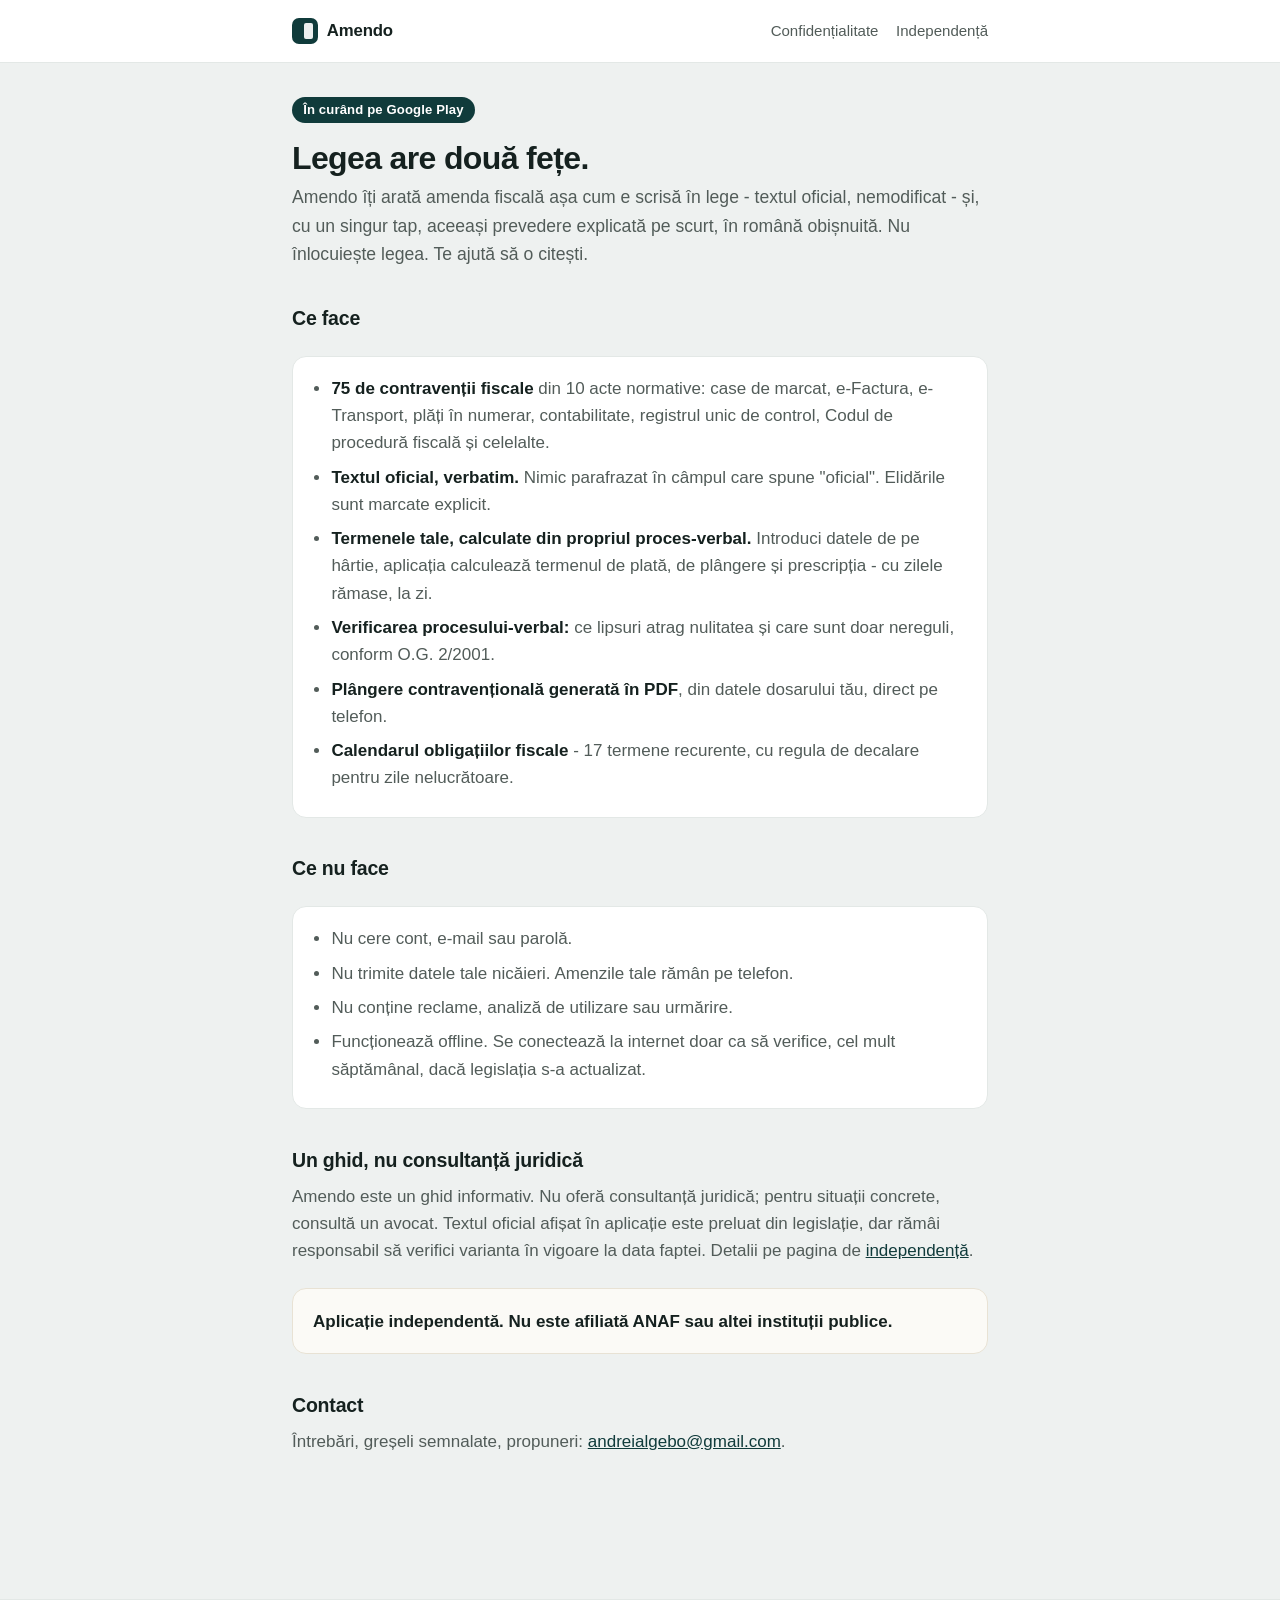
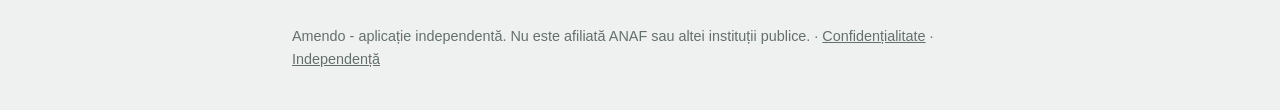
==== index.html @ 7123828b "feat: continutul public initial Catalogul de legislatie (10 acte, 75 de contraventii, 17 termene) pl" ====
<!doctype html>
<html lang="ro">
<head>
<meta charset="utf-8">
<meta name="viewport" content="width=device-width, initial-scale=1">
<title>Amendo - amenzi și legislație fiscală, pe două fețe</title>
<meta name="description" content="Amenzile fiscale ANAF explicate simplu, alături de textul oficial nemodificat. Termene calculate din propriul proces-verbal. Offline, fără cont, fără urmărire.">
<link rel="stylesheet" href="style.css">
</head>
<body>

<header class="site">
  <div class="wrap">
    <a class="mark" href="index.html"><span class="glyph"></span>Amendo</a>
    <nav class="site">
      <a href="confidentialitate.html">Confidențialitate</a>
      <a href="independenta.html">Independență</a>
    </nav>
  </div>
</header>

<main class="wrap">

<p><span class="pill">În curând pe Google Play</span></p>

<h1>Legea are două fețe.</h1>

<p class="lede">Amendo îți arată amenda fiscală așa cum e scrisă în lege - textul
oficial, nemodificat - și, cu un singur tap, aceeași prevedere explicată pe
scurt, în română obișnuită. Nu înlocuiește legea. Te ajută să o citești.</p>

<h2>Ce face</h2>

<div class="card">
  <ul>
    <li><strong>75 de contravenții fiscale</strong> din 10 acte normative:
      case de marcat, e-Factura, e-Transport, plăți în numerar, contabilitate,
      registrul unic de control, Codul de procedură fiscală și celelalte.</li>
    <li><strong>Textul oficial, verbatim.</strong> Nimic parafrazat în câmpul
      care spune "oficial". Elidările sunt marcate explicit.</li>
    <li><strong>Termenele tale, calculate din propriul proces-verbal.</strong>
      Introduci datele de pe hârtie, aplicația calculează termenul de plată, de
      plângere și prescripția - cu zilele rămase, la zi.</li>
    <li><strong>Verificarea procesului-verbal:</strong> ce lipsuri atrag
      nulitatea și care sunt doar nereguli, conform O.G. 2/2001.</li>
    <li><strong>Plângere contravențională generată în PDF</strong>, din datele
      dosarului tău, direct pe telefon.</li>
    <li><strong>Calendarul obligațiilor fiscale</strong> - 17 termene
      recurente, cu regula de decalare pentru zile nelucrătoare.</li>
  </ul>
</div>

<h2>Ce nu face</h2>

<div class="card">
  <ul>
    <li>Nu cere cont, e-mail sau parolă.</li>
    <li>Nu trimite datele tale nicăieri. Amenzile tale rămân pe telefon.</li>
    <li>Nu conține reclame, analiză de utilizare sau urmărire.</li>
    <li>Funcționează offline. Se conectează la internet doar ca să verifice,
      cel mult săptămânal, dacă legislația s-a actualizat.</li>
  </ul>
</div>

<h2>Un ghid, nu consultanță juridică</h2>

<p>Amendo este un ghid informativ. Nu oferă consultanță juridică; pentru
situații concrete, consultă un avocat. Textul oficial afișat în aplicație este
preluat din legislație, dar rămâi responsabil să verifici varianta în vigoare
la data faptei. Detalii pe pagina de
<a href="independenta.html">independență</a>.</p>

<div class="note">
  <p><strong>Aplicație independentă. Nu este afiliată ANAF sau altei
  instituții publice.</strong></p>
</div>

<h2>Contact</h2>

<p>Întrebări, greșeli semnalate, propuneri:
<a href="mailto:andreialgebo@gmail.com">andreialgebo@gmail.com</a>.</p>

</main>

<footer class="site">
  <div class="wrap">
    Amendo - aplicație independentă. Nu este afiliată ANAF sau altei instituții
    publice. &middot;
    <a href="confidentialitate.html">Confidențialitate</a> &middot;
    <a href="independenta.html">Independență</a>
  </div>
</footer>

</body>
</html>
---- style.css ----
/* Amendo - pagini publice.
   Paleta este preluata din lib/theme.dart (rolurile light/dark), ca site-ul
   si aplicatia sa arate ca acelasi produs. Fara CDN, fara fonturi remote:
   stiva de sistem, cu aceleasi proportii ca in aplicatie. */

:root {
  --bg: #EEF1F0;
  --card: #FFFFFF;
  --ink: #15211F;
  --secondary: #525C59;
  --muted: #64706C;
  --brand: #103B3B;
  --on-brand: #FFFFFF;
  --line: #E3E8E6;
  --paper: #FBFAF6;
  --paper-line: #E8E2D4;
  --gold: #7D5F30;
  --radius: 14px;
}

@media (prefers-color-scheme: dark) {
  :root {
    --bg: #0F1513;
    --card: #17201D;
    --ink: #E8ECEA;
    --secondary: #B6C0BB;
    --muted: #96A09B;
    --brand: #9BC4B8;
    --on-brand: #0B2B2B;
    --line: #243029;
    --paper: #1A1714;
    --paper-line: #2E2A24;
    --gold: #C3A87B;
  }
}

* { box-sizing: border-box; }

html { -webkit-text-size-adjust: 100%; }

body {
  margin: 0;
  background: var(--bg);
  color: var(--ink);
  font-family: "Hanken Grotesk", -apple-system, BlinkMacSystemFont, "Segoe UI",
    Roboto, "Helvetica Neue", Arial, sans-serif;
  font-size: 17px;
  line-height: 1.6;
  -webkit-font-smoothing: antialiased;
}

.wrap {
  max-width: 46rem;
  margin: 0 auto;
  padding: 2rem 1.25rem 5rem;
}

/* ---- antet ---- */

header.site {
  border-bottom: 1px solid var(--line);
  background: var(--card);
}

header.site .wrap {
  padding: 1.1rem 1.25rem;
  display: flex;
  align-items: center;
  gap: .75rem;
  flex-wrap: wrap;
}

.mark {
  display: inline-flex;
  align-items: center;
  gap: .55rem;
  font-weight: 650;
  font-size: 1.05rem;
  letter-spacing: -0.01em;
  color: var(--ink);
  text-decoration: none;
}

.mark .glyph {
  width: 26px;
  height: 26px;
  border-radius: 7px;
  background: var(--brand);
  display: inline-block;
  position: relative;
  flex: none;
}

.mark .glyph::after {
  content: "";
  position: absolute;
  inset: 5px 5px 5px 12px;
  border-radius: 2px;
  background: var(--on-brand);
  opacity: .92;
}

nav.site { margin-left: auto; display: flex; gap: 1.1rem; flex-wrap: wrap; }

nav.site a {
  color: var(--secondary);
  text-decoration: none;
  font-size: .94rem;
  font-weight: 500;
}

nav.site a:hover { color: var(--ink); text-decoration: underline; }

/* ---- text ---- */

h1 {
  font-size: 2rem;
  line-height: 1.2;
  letter-spacing: -0.02em;
  font-weight: 680;
  margin: 0 0 .4rem;
}

h2 {
  font-size: 1.22rem;
  line-height: 1.3;
  font-weight: 640;
  margin: 2.4rem 0 .6rem;
  letter-spacing: -0.01em;
}

h3 { font-size: 1.02rem; font-weight: 620; margin: 1.6rem 0 .4rem; }

p, li { color: var(--secondary); }

p { margin: 0 0 1rem; }

ul { padding-left: 1.15rem; margin: 0 0 1rem; }

li { margin-bottom: .45rem; }

strong { color: var(--ink); font-weight: 620; }

a { color: var(--brand); }

.lede {
  font-size: 1.1rem;
  color: var(--secondary);
  margin-bottom: 1.6rem;
}

.updated {
  color: var(--muted);
  font-size: .9rem;
  margin: 0 0 2rem;
}

/* ---- componente ---- */

.card {
  background: var(--card);
  border: 1px solid var(--line);
  border-radius: var(--radius);
  padding: 1.15rem 1.25rem;
  margin: 1.5rem 0;
}

.card p:last-child, .card ul:last-child { margin-bottom: 0; }

.note {
  background: var(--paper);
  border: 1px solid var(--paper-line);
  border-radius: var(--radius);
  padding: 1.15rem 1.25rem;
  margin: 1.5rem 0;
}

.note p:last-child { margin-bottom: 0; }

.pill {
  display: inline-block;
  background: var(--brand);
  color: var(--on-brand);
  border-radius: 999px;
  padding: .16rem .7rem;
  font-size: .82rem;
  font-weight: 600;
  letter-spacing: .01em;
}

footer.site {
  border-top: 1px solid var(--line);
  margin-top: 3rem;
}

footer.site .wrap {
  padding: 1.6rem 1.25rem 2.4rem;
  color: var(--muted);
  font-size: .9rem;
}

footer.site a { color: var(--muted); }

@media (max-width: 34rem) {
  body { font-size: 16px; }
  h1 { font-size: 1.6rem; }
  .wrap { padding: 1.5rem 1.1rem 3.5rem; }
}
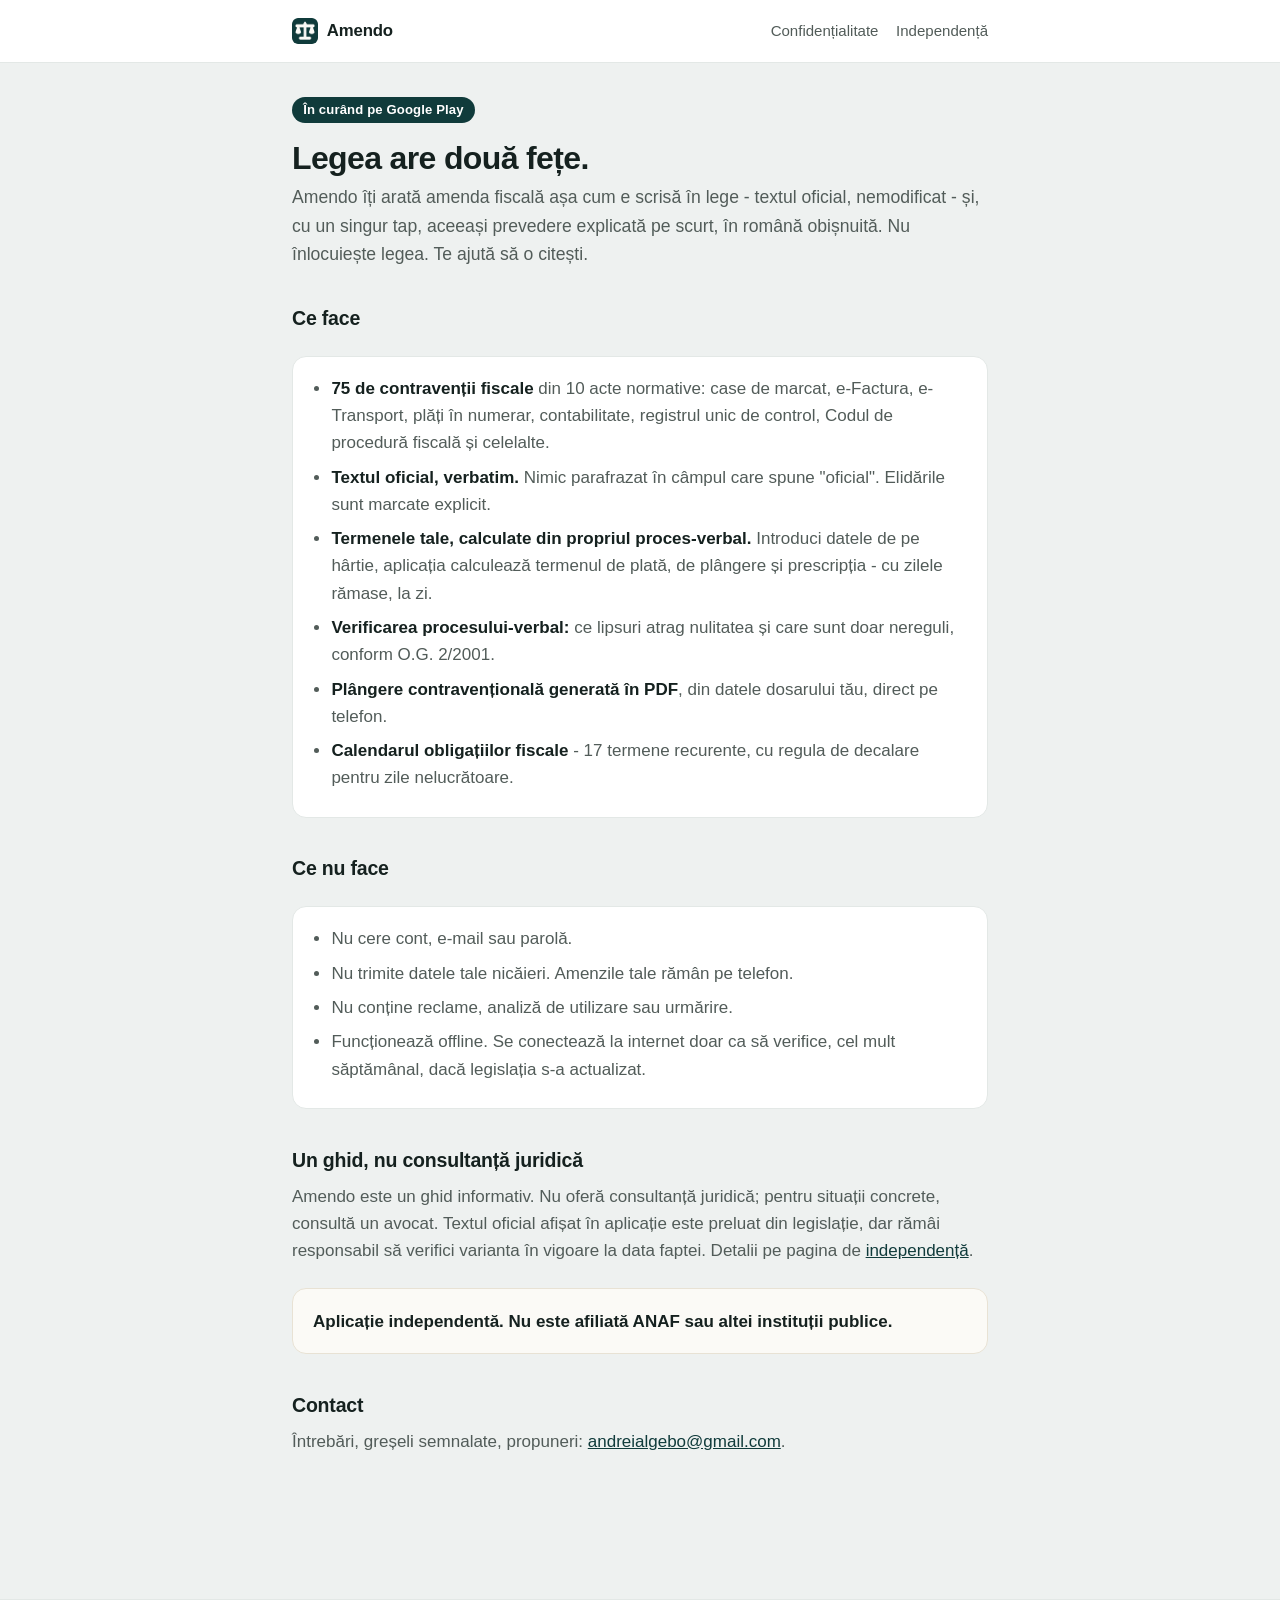
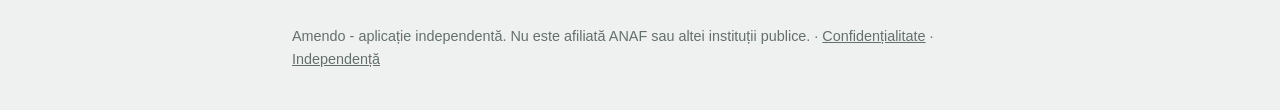
==== commit a6d898b6: "feat: marca "Balanța" pe paginile publice Favicon si marca din antet folosesc acum icoana reala a ap" ====
--- a/index.html
+++ b/index.html
@@ -5,13 +5,16 @@
 <meta name="viewport" content="width=device-width, initial-scale=1">
 <title>Amendo - amenzi și legislație fiscală, pe două fețe</title>
 <meta name="description" content="Amenzile fiscale ANAF explicate simplu, alături de textul oficial nemodificat. Termene calculate din propriul proces-verbal. Offline, fără cont, fără urmărire.">
+<link rel="icon" type="image/png" sizes="32x32" href="favicon-32.png">
+<link rel="icon" type="image/png" sizes="16x16" href="favicon-16.png">
+<link rel="apple-touch-icon" href="icon-128.png">
 <link rel="stylesheet" href="style.css">
 </head>
 <body>
 
 <header class="site">
   <div class="wrap">
-    <a class="mark" href="index.html"><span class="glyph"></span>Amendo</a>
+    <a class="mark" href="index.html"><img class="glyph" src="icon-128.png" width="26" height="26" alt="">Amendo</a>
     <nav class="site">
       <a href="confidentialitate.html">Confidențialitate</a>
       <a href="independenta.html">Independență</a>
--- a/style.css
+++ b/style.css
@@ -84,20 +84,9 @@
 .mark .glyph {
   width: 26px;
   height: 26px;
-  border-radius: 7px;
-  background: var(--brand);
-  display: inline-block;
-  position: relative;
+  border-radius: 6px;
+  display: block;
   flex: none;
-}
-
-.mark .glyph::after {
-  content: "";
-  position: absolute;
-  inset: 5px 5px 5px 12px;
-  border-radius: 2px;
-  background: var(--on-brand);
-  opacity: .92;
 }
 
 nav.site { margin-left: auto; display: flex; gap: 1.1rem; flex-wrap: wrap; }
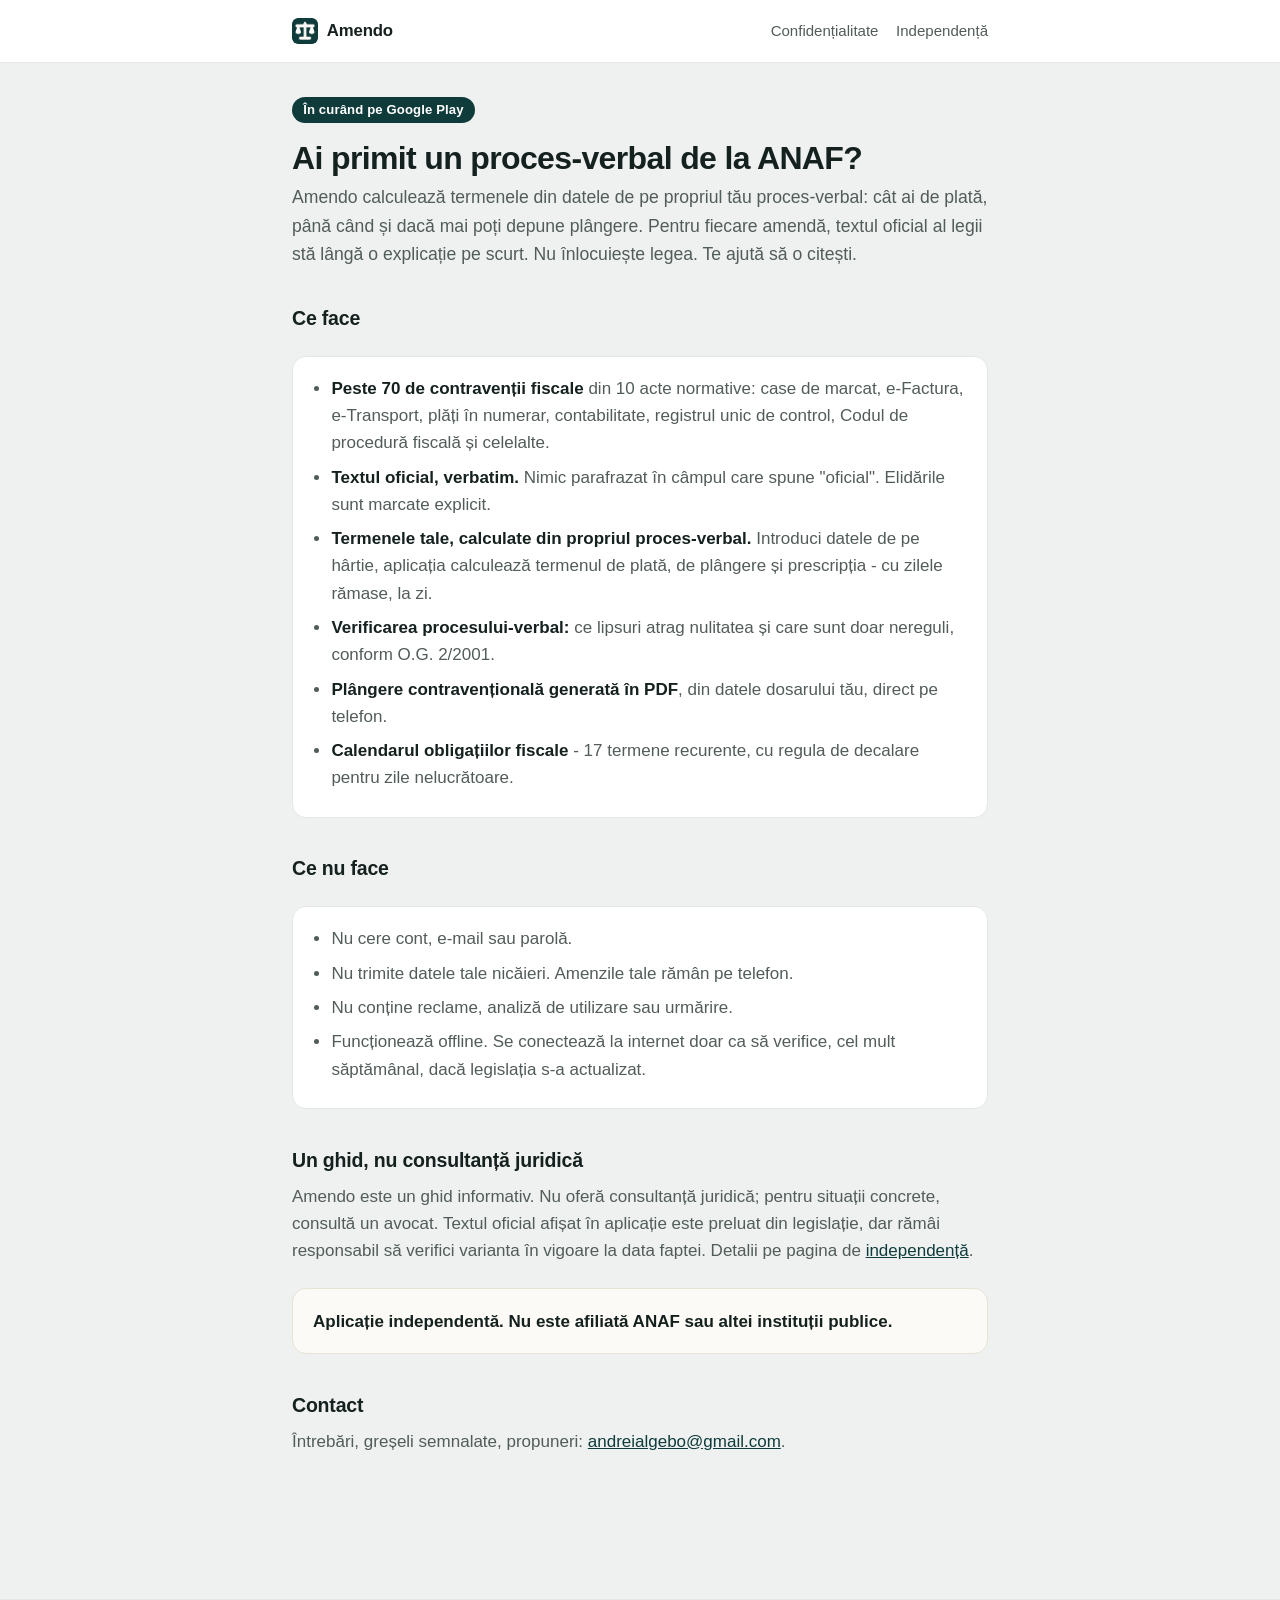
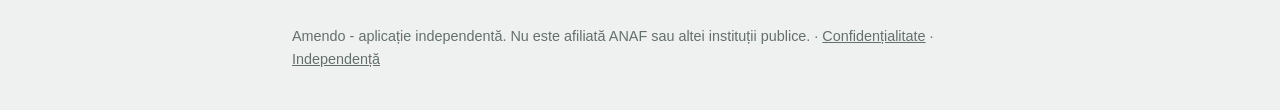
==== commit 69274f10: "copy: pagina porneste de la situatia vizitatorului Titlul era "Legea are doua fete" - o idee despre " ====
--- a/index.html
+++ b/index.html
@@ -3,8 +3,8 @@
 <head>
 <meta charset="utf-8">
 <meta name="viewport" content="width=device-width, initial-scale=1">
-<title>Amendo - amenzi și legislație fiscală, pe două fețe</title>
-<meta name="description" content="Amenzile fiscale ANAF explicate simplu, alături de textul oficial nemodificat. Termene calculate din propriul proces-verbal. Offline, fără cont, fără urmărire.">
+<title>Amendo - amenzi și legislație fiscală ANAF</title>
+<meta name="description" content="Termenele amenzii tale ANAF, calculate din datele de pe propriul proces-verbal. Catalog de amenzi cu textul oficial al legii lângă explicație. Offline, fără cont, fără urmărire.">
 <link rel="icon" type="image/png" sizes="32x32" href="favicon-32.png">
 <link rel="icon" type="image/png" sizes="16x16" href="favicon-16.png">
 <link rel="apple-touch-icon" href="icon-128.png">
@@ -26,17 +26,18 @@
 
 <p><span class="pill">În curând pe Google Play</span></p>
 
-<h1>Legea are două fețe.</h1>
+<h1>Ai primit un proces-verbal de la ANAF?</h1>
 
-<p class="lede">Amendo îți arată amenda fiscală așa cum e scrisă în lege - textul
-oficial, nemodificat - și, cu un singur tap, aceeași prevedere explicată pe
-scurt, în română obișnuită. Nu înlocuiește legea. Te ajută să o citești.</p>
+<p class="lede">Amendo calculează termenele din datele de pe propriul tău
+proces-verbal: cât ai de plată, până când și dacă mai poți depune plângere.
+Pentru fiecare amendă, textul oficial al legii stă lângă o explicație pe scurt.
+Nu înlocuiește legea. Te ajută să o citești.</p>
 
 <h2>Ce face</h2>
 
 <div class="card">
   <ul>
-    <li><strong>75 de contravenții fiscale</strong> din 10 acte normative:
+    <li><strong>Peste 70 de contravenții fiscale</strong> din 10 acte normative:
       case de marcat, e-Factura, e-Transport, plăți în numerar, contabilitate,
       registrul unic de control, Codul de procedură fiscală și celelalte.</li>
     <li><strong>Textul oficial, verbatim.</strong> Nimic parafrazat în câmpul
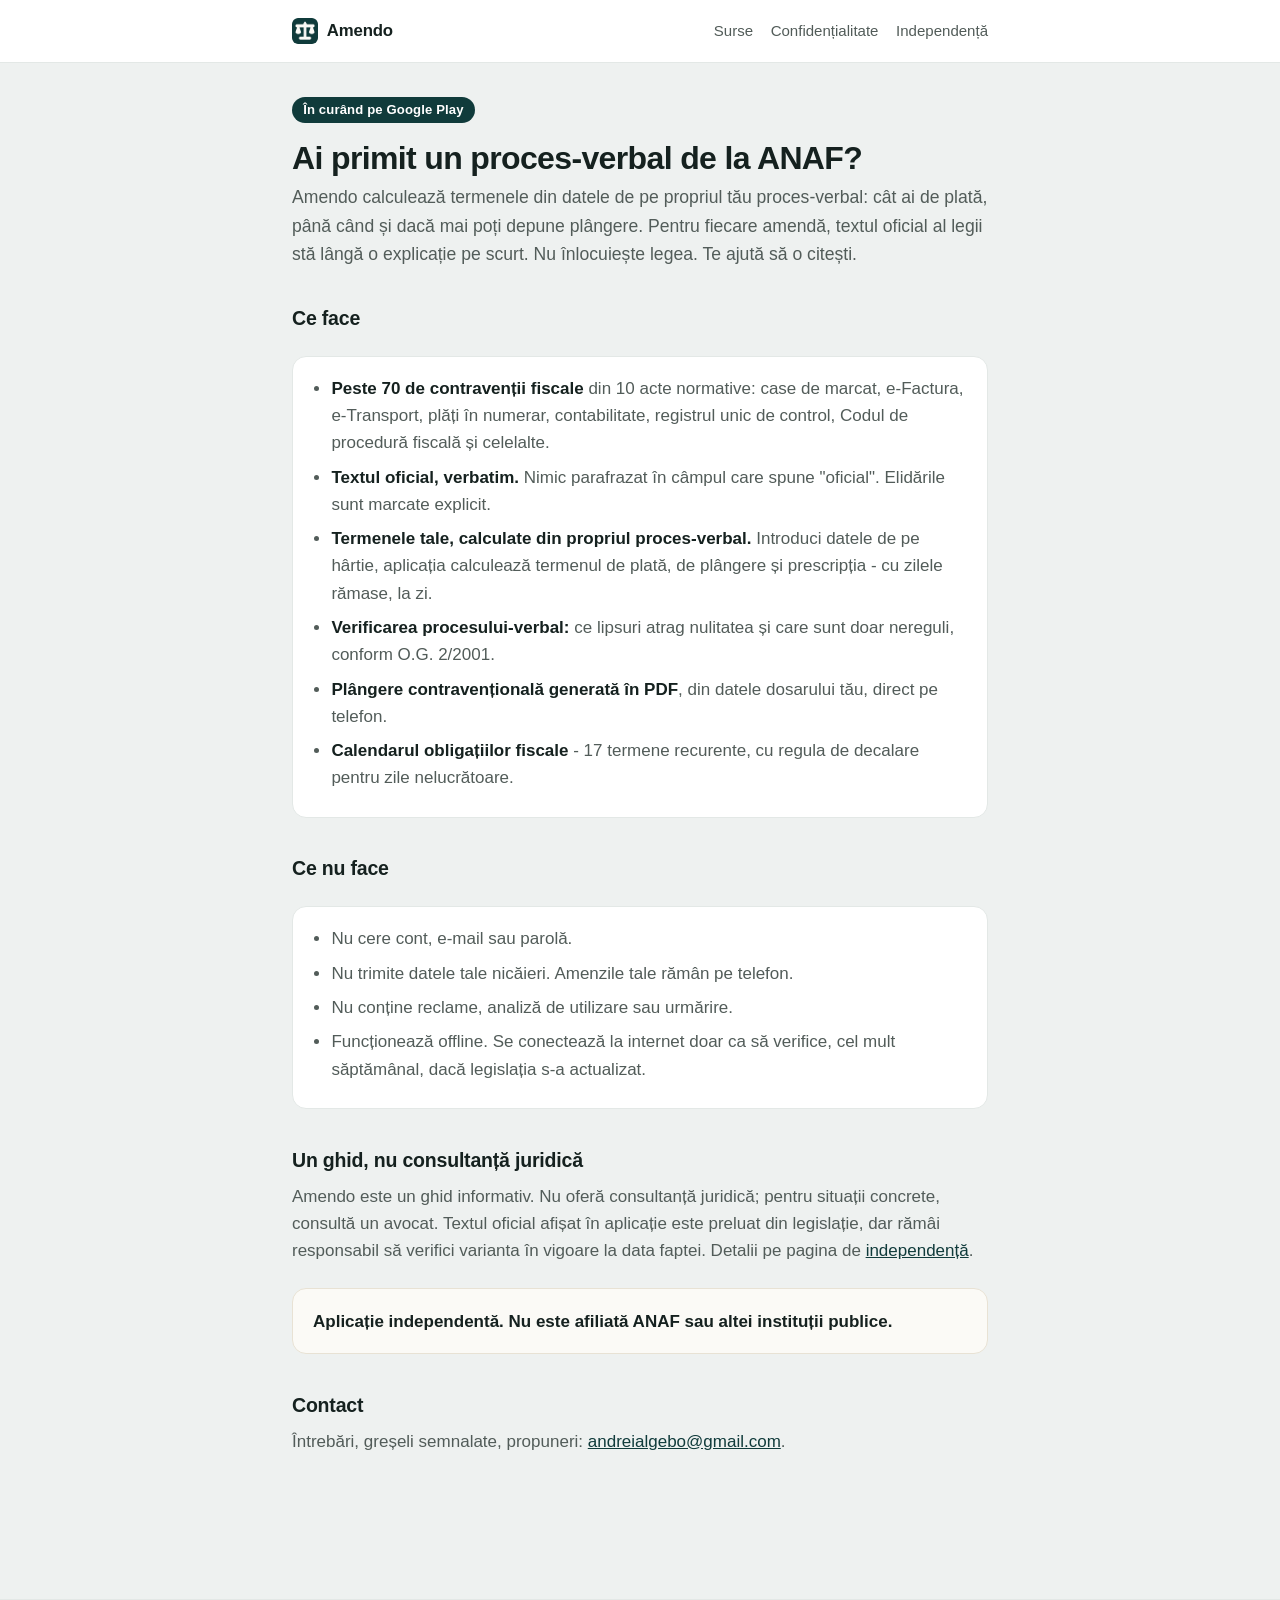
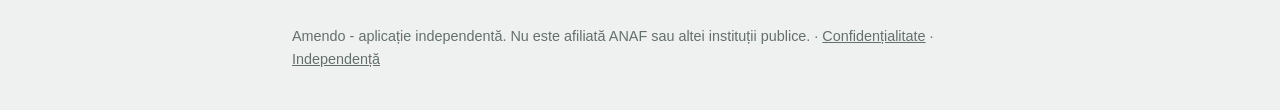
==== commit df781d3e: "feat: pagina de surse oficiale + catalogul v3 Google Play a respins actualizarea pe 9 septembrie 202" ====
--- a/index.html
+++ b/index.html
@@ -16,6 +16,7 @@
   <div class="wrap">
     <a class="mark" href="index.html"><img class="glyph" src="icon-128.png" width="26" height="26" alt="">Amendo</a>
     <nav class="site">
+      <a href="surse.html">Surse</a>
       <a href="confidentialitate.html">Confidențialitate</a>
       <a href="independenta.html">Independență</a>
     </nav>
